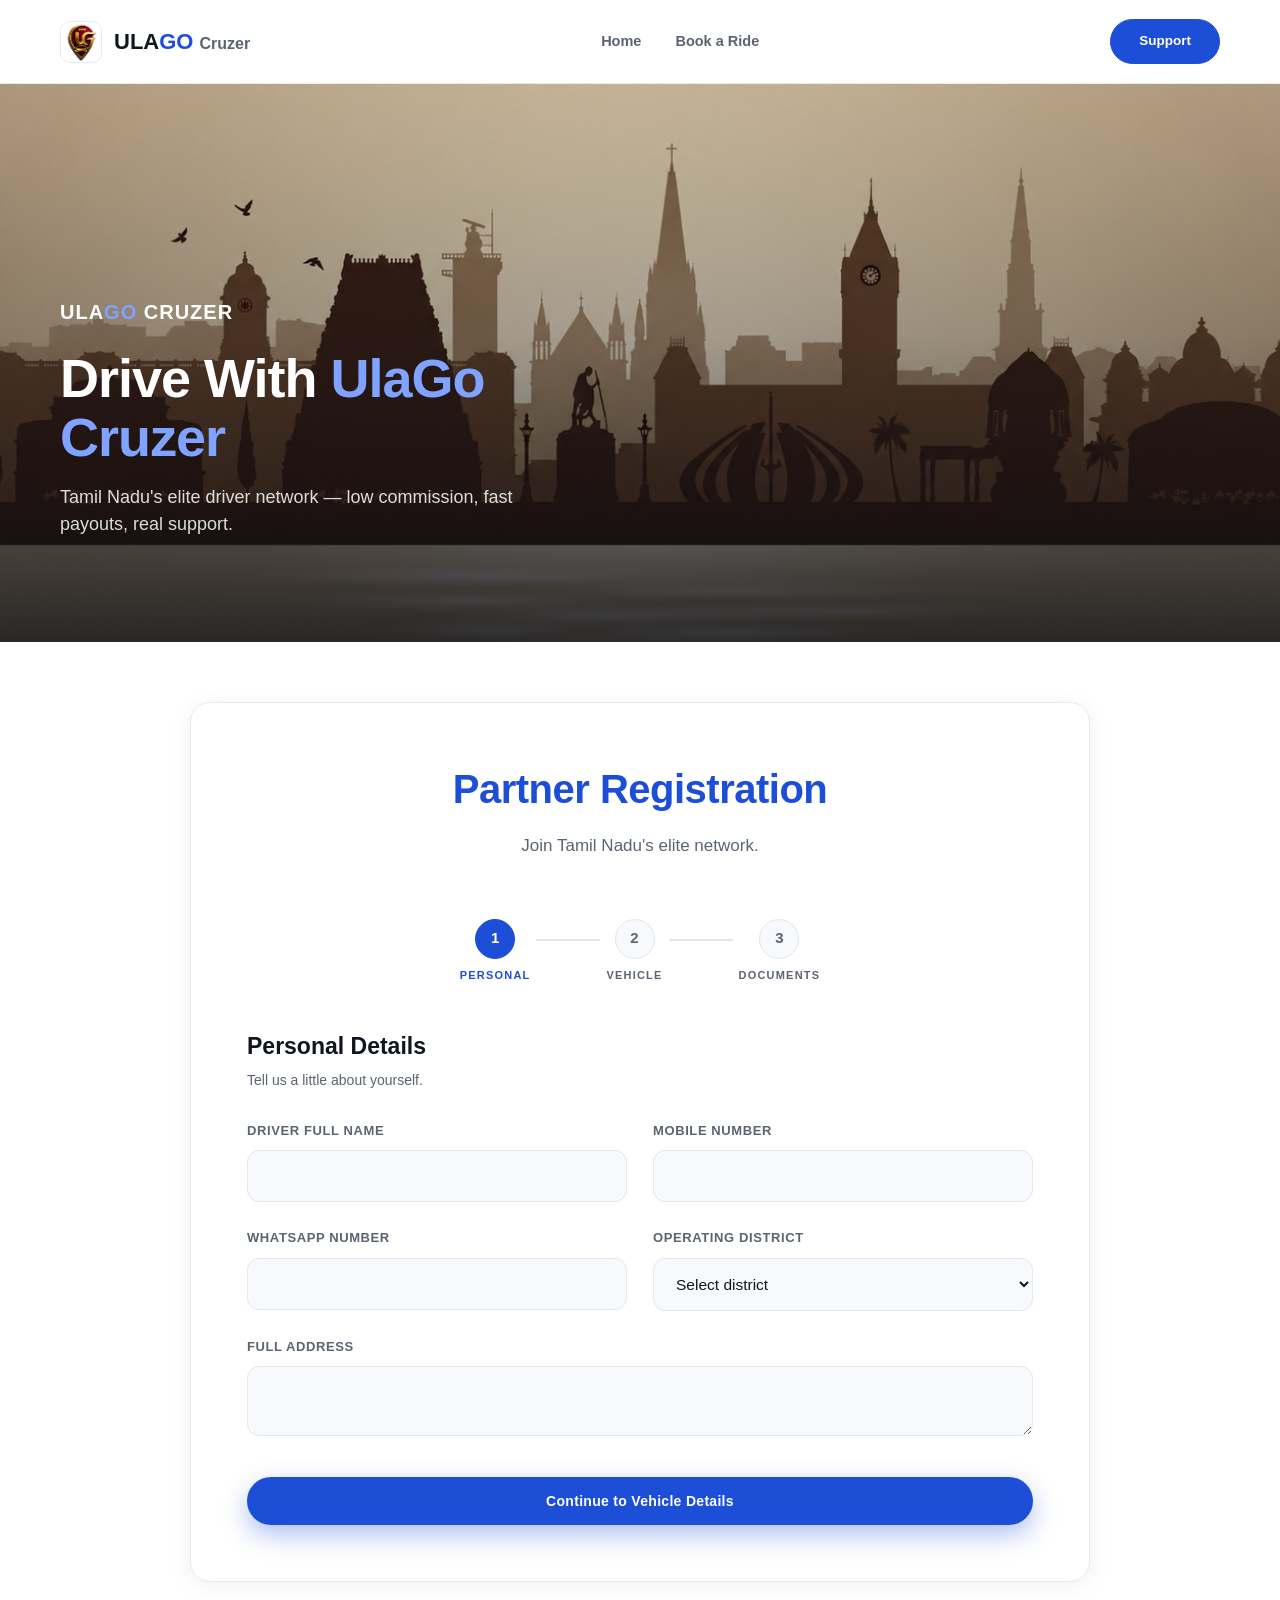
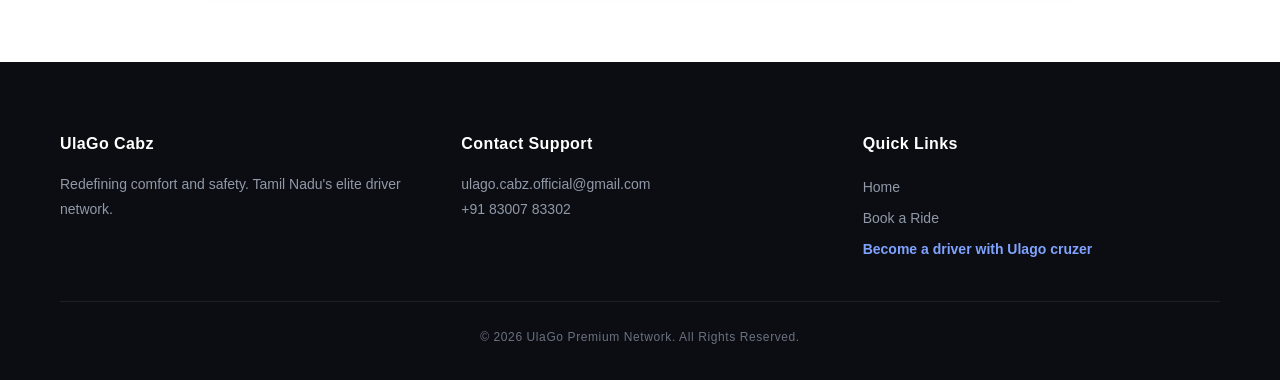
==== driver.html @ db72bf6e "Add files via upload" ====
<!DOCTYPE html>
<html lang="en">
<head>
<meta charset="UTF-8">
<meta name="viewport" content="width=device-width, initial-scale=1.0">
<meta name="description" content="Join UlaGo Cruzer, the official driver program of UlaGo Cabz. Register in minutes — low commission, weekly payouts, verified network across Tamil Nadu.">
<title>UlaGo Cabz — Driver Registration</title>
<link href="https://fonts.googleapis.com/css2?family=Inter:wght@400;600;700;800;900&display=swap" rel="stylesheet">
<link rel="stylesheet" href="css/style.css">
</head>
<body>

<header>
    <div class="brand" onclick="window.location.href='index.html'">
        <div class="brand-crest"><img src="assets/logo.png" alt="UlaGo" onerror="this.style.display='none'"></div>
        <div class="brand-text">
            <h2>ULA<span>GO</span></h2>
            <span class="brand-tag">Cruzer</span>
        </div>
    </div>
    <nav class="nav-links">
        <a href="index.html">Home</a>
        <a href="passenger.html">Book a Ride</a>
    </nav>
    <a href="tel:+918300783302" class="btn-support">Support</a>
</header>

<main style="padding: 0;">
    <!-- DRIVER HERO -->
    <section class="hero-slider" style="height: 62vh; min-height: 480px;">
        <div class="slide" style="background-image:url('assets/slide4.png'); opacity:1; animation:none;"></div>
        <div class="slider-overlay"></div>
        <div class="hero-content">
            <div class="hero-brand">
                <span class="hero-brand-mark">ULA<b>GO</b> CRUZER</span>
            </div>
            <h1 style="font-size: clamp(34px, 6vw, 54px);">Drive With <span>UlaGo Cruzer</span></h1>
            <p>Tamil Nadu's elite driver network — low commission, fast payouts, real support.</p>
        </div>
    </section>

    <div class="container" style="padding-top: 60px;">
    <div class="form-wrapper">
        <div class="form-panel active" id="formCard">
            <h2 class="section-title" style="color:var(--ruby); border:none;">Partner Registration</h2>
            <p class="section-subtitle">Join Tamil Nadu's elite network.</p>

            <div class="step-indicator" id="stepIndicator">
                <div class="step-node active" data-step="1">
                    <div class="step-circle">1</div>
                    <div class="step-label">Personal</div>
                </div>
                <div class="step-connector" id="conn1"></div>
                <div class="step-node" data-step="2">
                    <div class="step-circle">2</div>
                    <div class="step-label">Vehicle</div>
                </div>
                <div class="step-connector" id="conn2"></div>
                <div class="step-node" data-step="3">
                    <div class="step-circle">3</div>
                    <div class="step-label">Documents</div>
                </div>
            </div>

            <form id="driverForm" novalidate>
                <!-- STEP 1 — PERSONAL DETAILS -->
                <div class="form-step active" data-step="1">
                    <h3 class="step-title">Personal Details</h3>
                    <p class="step-subtitle">Tell us a little about yourself.</p>
                    <div class="form-grid">
                        <div class="field"><label>Driver Full Name</label><input type="text" name="Driver_Name" required></div>
                        <div class="field"><label>Mobile Number</label><input type="tel" name="Phone" maxlength="10" required><div class="error-text" id="err_phone">Valid 10-digit number required.</div></div>
                        <div class="field"><label>WhatsApp Number</label><input type="tel" name="WhatsApp_Number" maxlength="10" required></div>
                        <div class="field"><label>Operating District</label>
                            <select name="Operating_City" required><option value="">Select district</option><option>Chennai</option><option>Coimbatore</option><option>Madurai</option><option>Trichy</option><option>Salem</option><option>Other</option></select>
                        </div>
                        <div class="field full-width"><label>Full Address</label><textarea name="Address" rows="2" required></textarea></div>
                    </div>
                    <div class="step-nav">
                        <button type="button" class="btn-grand step-next" data-next="2" style="flex:1;">Continue to Vehicle Details</button>
                    </div>
                </div>

                <!-- STEP 2 — VEHICLE DETAILS -->
                <div class="form-step" data-step="2">
                    <h3 class="step-title">Vehicle &amp; License Details</h3>
                    <p class="step-subtitle">Your vehicle and identification numbers.</p>
                    <div class="form-grid">
                        <div class="field"><label>Vehicle Model Year</label><input type="text" name="Vehicle_Model_Year" maxlength="4" required></div>
                        <div class="field"><label>Vehicle Reg. Number</label><input type="text" name="Vehicle_Registration_Number" required></div>
                        <div class="field"><label>Aadhaar Card Number</label><input type="text" name="Aadhaar_Number" maxlength="12" required><div class="error-text" id="err_aadhar">Valid 12-digit Aadhaar required.</div></div>
                        <div class="field"><label>Driving License</label><input type="text" name="License_Number" required></div>
                    </div>
                    <div class="step-nav">
                        <button type="button" class="btn-outline step-back" data-back="1">Back</button>
                        <button type="button" class="btn-grand step-next" data-next="3">Continue to Documents</button>
                    </div>
                </div>

                <!-- STEP 3 — DOCUMENT UPLOAD -->
                <div class="form-step" data-step="3">
                    <h3 class="step-title">Document Upload</h3>
                    <p class="step-subtitle">Secure upload — clear photos or PDFs only.</p>
                    <div class="form-grid">
                        <div class="field"><label>Aadhaar (Front)</label><div class="upload-wrapper"><div class="upload-box"><input type="file" name="file_aadhaar_front" class="docfile" accept="image/*,application/pdf" required><div class="upload-icon">🪪</div><div class="hint">Tap to Upload</div></div><div class="preview-bar"><span class="preview-name"></span><span>✅</span></div></div></div>
                        <div class="field"><label>Aadhaar (Back)</label><div class="upload-wrapper"><div class="upload-box"><input type="file" name="file_aadhaar_back" class="docfile" accept="image/*,application/pdf" required><div class="upload-icon">🪪</div><div class="hint">Tap to Upload</div></div><div class="preview-bar"><span class="preview-name"></span><span>✅</span></div></div></div>
                        <div class="field"><label>License (Front)</label><div class="upload-wrapper"><div class="upload-box"><input type="file" name="file_license_front" class="docfile" accept="image/*,application/pdf" required><div class="upload-icon">🚗</div><div class="hint">Tap to Upload</div></div><div class="preview-bar"><span class="preview-name"></span><span>✅</span></div></div></div>
                        <div class="field"><label>License (Back)</label><div class="upload-wrapper"><div class="upload-box"><input type="file" name="file_license_back" class="docfile" accept="image/*,application/pdf" required><div class="upload-icon">🚗</div><div class="hint">Tap to Upload</div></div><div class="preview-bar"><span class="preview-name"></span><span>✅</span></div></div></div>
                        <div class="field"><label>RC Book</label><div class="upload-wrapper"><div class="upload-box"><input type="file" name="file_vehicle_rc" class="docfile" accept="image/*,application/pdf" required><div class="upload-icon">📋</div><div class="hint">Tap to Upload</div></div><div class="preview-bar"><span class="preview-name"></span><span>✅</span></div></div></div>
                        <div class="field"><label>Insurance</label><div class="upload-wrapper"><div class="upload-box"><input type="file" name="file_insurance" class="docfile" accept="image/*,application/pdf" required><div class="upload-icon">🛡️</div><div class="hint">Tap to Upload</div></div><div class="preview-bar"><span class="preview-name"></span><span>✅</span></div></div></div>
                        <div class="field full-width"><label>Car Front View Photo</label><div class="upload-wrapper"><div class="upload-box"><input type="file" name="file_car_front" class="docfile" accept="image/*" required><div class="upload-icon">📸</div><div class="hint">Tap to Upload</div></div><div class="preview-bar"><span class="preview-name"></span><span>✅</span></div></div></div>
                    </div>

                    <div class="progress-wrap" id="progressWrap">
                        <div class="progress-label"><span id="progressText">Preparing...</span><span id="progressPercent">0%</span></div>
                        <div class="progress-track"><div class="progress-fill" id="progressFill"></div></div>
                    </div>

                    <div class="step-nav">
                        <button type="button" class="btn-outline step-back" data-back="2">Back</button>
                        <button type="submit" class="btn-grand" id="submitBtn">Submit Application</button>
                    </div>
                </div>
            </form>
        </div>

        <div class="form-panel" id="view-thanks" style="text-align:center; padding: 60px 40px;">
            <div style="font-size: 70px; margin-bottom: 20px;">🎉</div>
            <h2 style="color: #fff; margin-bottom: 10px;">Application Received!</h2>
            <p style="color: var(--text-muted); margin-bottom: 30px;">Your documents are being verified securely.</p>
            <button onclick="window.location.href='index.html'" class="btn-support" style="padding: 12px 30px;">Back to Home</button>
        </div>
    </div>
    </div>
</main>

<footer>
    <div class="footer-grid">
        <div class="foot-col">
            <h3>UlaGo Cabz</h3>
            <p>Redefining comfort and safety. Tamil Nadu's elite driver network.</p>
        </div>
        <div class="foot-col">
            <h3>Contact Support</h3>
            <p>ulago.cabz.official@gmail.com</p>
            <p>+91 83007 83302</p>
        </div>
        <div class="foot-col">
            <h3>Quick Links</h3>
            <a href="index.html">Home</a>
            <a href="passenger.html">Book a Ride</a>
            <a href="driver.html" class="driver-link">Become a driver with Ulago cruzer</a>
        </div>
    </div>
    <div class="copyright">&copy; 2026 UlaGo Premium Network. All Rights Reserved.</div>
</footer>

<script>
/* Step wizard navigation — UI only, does not touch submission logic in driver.js */
(function(){
    const steps = Array.from(document.querySelectorAll('.form-step'));
    const nodes = Array.from(document.querySelectorAll('.step-node'));
    const connectors = [document.getElementById('conn1'), document.getElementById('conn2')];

    function showStep(n){
        steps.forEach(s => s.classList.toggle('active', Number(s.dataset.step) === n));
        nodes.forEach(node => {
            const ns = Number(node.dataset.step);
            node.classList.toggle('active', ns === n);
            node.classList.toggle('done', ns < n);
        });
        connectors.forEach((c, i) => c.classList.toggle('done', (i + 1) < n));
        document.getElementById('formCard').scrollIntoView({behavior:'smooth', block:'start'});
    }

    function validateStep(stepEl){
        const fields = stepEl.querySelectorAll('input[required], select[required], textarea[required]');
        for (const f of fields){
            if (!f.checkValidity()){ f.reportValidity(); return false; }
        }
        return true;
    }

    document.querySelectorAll('.step-next').forEach(btn => {
        btn.addEventListener('click', function(){
            const currentStep = this.closest('.form-step');
            if (!validateStep(currentStep)) return;
            showStep(Number(this.dataset.next));
        });
    });
    document.querySelectorAll('.step-back').forEach(btn => {
        btn.addEventListener('click', function(){
            showStep(Number(this.dataset.back));
        });
    });
})();
</script>
<script src="js/driver.js"></script>
</body>
</html>
---- css/style.css ----
:root {
    /* Clean White Theme — Blue Accent, normal & professional (RedTaxi-style) */
    --bg-dark: #FFFFFF;              /* now the page background (kept var name for compatibility) */
    --surface: #F4F6F9;              /* light card/section background */
    --panel-bg: #FFFFFF;             /* form/card panels */
    --ruby: #1D4ED8;                 /* primary brand blue — used everywhere as single accent */
    --ruby-hover: #1640B0;
    --burgundy: #16244A;             /* unused legacy var, kept for compatibility */
    --emerald: #1D4ED8;              /* action color = same brand blue for consistency */
    --emerald-hover: #1640B0;
    --platinum: #6B7280;             /* neutral grey for secondary highlights */
    --text-main: #10151F;
    --text-muted: #5B6472;
    --border-light: rgba(29, 78, 216, 0.14);
    --border-focus: rgba(29, 78, 216, 0.55);
    --success: #16A34A;
    --error: #DC2626;
    --radius-lg: 20px;
    --radius-md: 12px;
    --font-display: 'Inter', -apple-system, sans-serif;

    /* Header Sizing */
    --header-height: 84px;
}

* { box-sizing: border-box; margin: 0; padding: 0; font-family: -apple-system, BlinkMacSystemFont, 'Segoe UI', Roboto, Helvetica, Arial, sans-serif; }
html { scroll-behavior: smooth; }
body { background: var(--bg-dark); color: var(--text-main); line-height: 1.5; -webkit-font-smoothing: antialiased; display: flex; flex-direction: column; min-height: 100vh; }
a { text-decoration: none; color: inherit; transition: 0.2s ease; }

/* ── NORMAL HEADER (clean, white, no gimmicks) ── */
header {
    position: fixed; top: 0; width: 100%; z-index: 1000;
    height: var(--header-height);
    background: #FFFFFF;
    border-bottom: 1px solid #E7EAEF;
    padding: 0 60px; display: flex; justify-content: space-between; align-items: center;
}
.brand { display: flex; align-items: center; gap: 12px; cursor: pointer; }
.brand-crest {
    width: 42px; height: 42px; border-radius: 10px; padding: 0;
    border: 1px solid #E7EAEF; display: flex; align-items: center; justify-content: center; overflow: hidden;
}
.brand img { width: 100%; height: 100%; object-fit: cover; }
.brand-text { display: flex; align-items: baseline; gap: 6px; line-height: 1; }
.brand h2 { font-size: 22px; font-weight: 800; letter-spacing: 0px; color: var(--text-main); }
.brand h2 span { color: var(--ruby); }
.brand-tag { font-size: 16px; font-weight: 700; color: var(--text-muted); }

.nav-links { display: flex; gap: 34px; align-items: center; }
.nav-item { position: relative; }
.nav-links a { font-size: 14.5px; font-weight: 600; color: var(--text-muted); padding: 10px 0; position: relative; }
.nav-links a:hover { color: var(--ruby); }

/* Dropdown Navigation on Hover */
.dropdown-menu {
    position: absolute; top: 100%; left: 0;
    background: #FFFFFF;
    border: 1px solid #E7EAEF; border-radius: var(--radius-md);
    padding: 10px 0; min-width: 210px;
    opacity: 0; visibility: hidden; transform: translateY(8px); transition: 0.25s ease;
    box-shadow: 0 12px 30px rgba(16,21,31,0.12);
}
.nav-item:hover .dropdown-menu { opacity: 1; visibility: visible; transform: translateY(0); }
.dropdown-menu a { display: block; padding: 11px 22px; font-size: 14px; font-weight: 600; color: var(--text-main); }
.dropdown-menu a:hover { background: #F4F6F9; color: var(--ruby); }

.btn-support {
    background: var(--ruby); border: 1.5px solid var(--ruby); color: #FFFFFF;
    padding: 11px 28px; border-radius: 100px; font-weight: 700; font-size: 13.5px;
}
.btn-support:hover { background: var(--ruby-hover); border-color: var(--ruby-hover); }

@media(max-width: 1024px) { header { padding: 0 30px; } .nav-links { gap: 20px; } }
@media(max-width: 850px) { .nav-links { display: none; } header { height: 70px; padding: 0 20px; } .brand h2 { font-size: 18px; } .brand-crest { width: 36px; height: 36px; } }

/* ── HERO SLIDER — photo with left-aligned brand overlay ── */
.hero-slider { position: relative; width: 100%; height: 78vh; min-height: 560px; overflow: hidden; display: flex; align-items: flex-end; text-align: left; margin-top: var(--header-height); }
.slide { position: absolute; inset: 0; background-size: cover; background-position: center; background-repeat: no-repeat; opacity: 0; animation: fadeSlide 18s infinite; }
.slide:nth-child(1) { background-image: url('../assets/slide1.png'); animation-delay: 0s; }
.slide:nth-child(2) { background-image: url('../assets/slide2.png'); animation-delay: 6s; }
.slide:nth-child(3) { background-image: url('../assets/slide3.png'); animation-delay: 12s; }
@keyframes fadeSlide { 0%, 20% { opacity: 1; transform: scale(1); } 30%, 90% { opacity: 0; transform: scale(1.03); } 100% { opacity: 0; } }

.slider-overlay { position: absolute; inset: 0; background: linear-gradient(0deg, rgba(6,8,14,0.82) 0%, rgba(6,8,14,0.35) 55%, rgba(6,8,14,0.15) 100%); z-index: 1; }
.hero-content { position: relative; z-index: 2; padding: 0 60px 70px; max-width: 720px; animation: fadeInUp 1s ease forwards; }
.hero-brand { display: flex; align-items: center; gap: 8px; margin-bottom: 22px; }
.hero-brand-mark { font-size: 20px; font-weight: 800; letter-spacing: 1px; color: #FFFFFF; text-transform: uppercase; }
.hero-brand-mark b { color: #7FA3FF; }
.hero-content h1 { font-size: clamp(38px, 6vw, 62px); font-weight: 800; letter-spacing: -1px; line-height: 1.08; margin-bottom: 18px; color: #FFFFFF; }
.hero-content h1 span { color: #7FA3FF; }
.hero-content p { font-size: 18px; color: rgba(255,255,255,0.85); margin-bottom: 34px; font-weight: 500; max-width: 520px; }
.hero-actions { display: flex; align-items: center; gap: 26px; flex-wrap: wrap; }
.hero-subtext { display: inline-flex; align-items: center; gap: 6px; font-size: 14.5px; font-weight: 700; color: #FFFFFF; }
.hero-subtext:hover { color: #7FA3FF; }

@media(max-width: 700px) { .hero-content { padding: 0 24px 50px; } }

.btn-grand {
    background: var(--emerald); color: #FFFFFF;
    padding: 18px 44px; border-radius: 100px; font-size: 15.5px; font-weight: 800;
    letter-spacing: 0.3px; border: none; cursor: pointer;
    box-shadow: 0 10px 26px rgba(29,78,216,0.35); transition: 0.25s ease; display: inline-block;
}
.btn-grand:hover { background: var(--emerald-hover); transform: translateY(-2px); box-shadow: 0 14px 30px rgba(29,78,216,0.45); }

/* ── SECTIONS / CARDS (light) ── */
.container { max-width: 1200px; margin: 0 auto; padding: 120px 20px 80px; }
.section-title { text-align: center; font-size: 40px; font-weight: 800; margin-bottom: 14px; letter-spacing: -0.5px; color: var(--text-main); }
.section-subtitle { text-align: center; color: var(--text-muted); margin-bottom: 60px; font-size: 17px; }

.grid-cards { display: grid; grid-template-columns: repeat(auto-fit, minmax(320px, 1fr)); gap: 30px; }
.glass-card {
    background: #FFFFFF;
    border: 1px solid #E7EAEF; border-radius: var(--radius-lg);
    padding: 44px 36px; text-align: center; transition: 0.3s ease; position: relative; overflow: hidden;
    box-shadow: 0 2px 10px rgba(16,21,31,0.04);
}
.glass-card:hover { transform: translateY(-6px); border-color: var(--ruby); box-shadow: 0 20px 40px rgba(16,21,31,0.1); }
.glass-icon {
    width: 62px; height: 62px; margin: 0 auto 22px; border-radius: 50%;
    background: #EEF3FF; border: 1px solid var(--border-light); display: flex; align-items: center; justify-content: center;
    font-size: 22px; font-weight: 800; color: var(--ruby); letter-spacing: 1px;
}
.glass-card h3 { font-size: 22px; font-weight: 800; margin-bottom: 12px; color: var(--text-main); }
.glass-card p { color: var(--text-muted); font-size: 15px; line-height: 1.7; }

/* ── FORMS UI ── */
.form-wrapper { max-width: 900px; margin: 0 auto; width: 100%; }
.form-panel { background: #FFFFFF; border: 1px solid #E7EAEF; border-radius: var(--radius-lg); padding: 56px; display: none; animation: fadeInUp 0.5s ease; box-shadow: 0 4px 24px rgba(16,21,31,0.06); }
.form-panel.active { display: block; }
@keyframes fadeInUp { from { opacity: 0; transform: translateY(24px); } to { opacity: 1; transform: translateY(0); } }

.form-grid { display: grid; grid-template-columns: 1fr 1fr; gap: 26px; }
.full-width { grid-column: span 2; }
@media(max-width: 768px) { .form-grid { grid-template-columns: 1fr; } .full-width { grid-column: span 1; } .form-panel { padding: 28px; } }

label { display: block; font-size: 13px; font-weight: 700; color: var(--text-muted); text-transform: uppercase; letter-spacing: 0.6px; margin-bottom: 10px; }
input, select, textarea {
    width: 100%; padding: 16px 18px; background: #F7F9FC; border: 1.5px solid #E2E6ED;
    border-radius: var(--radius-md); color: var(--text-main); font-size: 15.5px; outline: none; transition: 0.2s;
}
input:focus, select:focus, textarea:focus { border-color: var(--border-focus); background: #FFFFFF; box-shadow: 0 0 0 4px rgba(29,78,216,0.1); }
input::placeholder, textarea::placeholder { color: #9AA2AF; }

.time-picker { display: flex; gap: 12px; }
.time-picker select { flex: 1; padding: 16px; }

.error-text { color: var(--error); font-size: 13px; margin-top: 8px; display: none; font-weight: 600; }

/* ── STEP WIZARD (Driver Registration) ── */
.step-indicator { display: flex; align-items: center; justify-content: center; margin-bottom: 46px; gap: 0; }
.step-node { display: flex; flex-direction: column; align-items: center; gap: 8px; position: relative; }
.step-circle {
    width: 40px; height: 40px; border-radius: 50%; display: flex; align-items: center; justify-content: center;
    font-weight: 800; font-size: 15px;
    border: 1.5px solid #E2E6ED; color: var(--text-muted); background: #F7F9FC;
    transition: 0.3s ease;
}
.step-node.active .step-circle { border-color: var(--ruby); color: #FFFFFF; background: var(--ruby); }
.step-node.done .step-circle { border-color: var(--ruby); color: var(--ruby); background: #EEF3FF; }
.step-label { font-size: 11px; text-transform: uppercase; letter-spacing: 1.2px; color: var(--text-muted); font-weight: 700; white-space: nowrap; }
.step-node.active .step-label { color: var(--ruby); }
.step-connector { width: 64px; height: 1.5px; background: #E2E6ED; margin: 0 6px; margin-bottom: 22px; transition: 0.3s ease; }
.step-connector.done { background: var(--ruby); }
@media(max-width: 600px) { .step-connector { width: 28px; } .step-label { display: none; } }

.form-step { display: none; animation: fadeInUp 0.4s ease; }
.form-step.active { display: block; }
.step-title { font-size: 23px; font-weight: 800; margin-bottom: 6px; color: var(--text-main); }
.step-subtitle { color: var(--text-muted); font-size: 14px; margin-bottom: 30px; }

.step-nav { display: flex; gap: 14px; margin-top: 34px; }
.btn-outline {
    flex: 1; background: transparent; border: 1.5px solid #E2E6ED; color: var(--text-main);
    padding: 16px; border-radius: 100px; font-size: 14px; font-weight: 700;
    cursor: pointer; transition: 0.2s ease;
}
.btn-outline:hover { border-color: var(--ruby); color: var(--ruby); }
.step-nav .btn-grand, .step-nav .btn-outline { width: auto; flex: 1; padding: 16px; font-size: 14px; }

/* UPLOAD BOXES (DRIVER) */
.upload-wrapper { position: relative; }
.upload-box {
    border: 1.5px dashed #D6DBE3; border-radius: var(--radius-md); padding: 30px 18px;
    text-align: center; cursor: pointer; background: #F7F9FC; transition: 0.2s;
}
.upload-box:hover { border-color: var(--ruby); background: #EEF3FF; }
.upload-box input[type="file"] { position: absolute; inset: 0; opacity: 0; cursor: pointer; width: 100%; height: 100%; z-index: 2; }
.upload-icon { font-size: 30px; margin-bottom: 10px; opacity: 0.9; }
.upload-box .hint { font-size: 12px; color: var(--text-muted); font-weight: 700; text-transform: uppercase; letter-spacing: 0.8px; }
.preview-bar { display: none; align-items: center; justify-content: space-between; background: #ECFDF3; border: 1.5px solid #B7EBC6; border-radius: var(--radius-md); padding: 13px 16px; margin-top: 10px; }
.preview-bar.active { display: flex; }
.preview-name { font-size: 13px; color: var(--success); max-width: 80%; overflow: hidden; white-space: nowrap; text-overflow: ellipsis; font-weight: 700; }

/* PROGRESS */
.progress-wrap { display: none; margin-top: 28px; }
.progress-wrap.active { display: block; }
.progress-label { display:flex; justify-content:space-between; font-size:13px; font-weight:700; color:var(--ruby); text-transform: uppercase; letter-spacing: 0.6px; }
.progress-track { width: 100%; height: 6px; background: #E2E6ED; border-radius: 10px; overflow: hidden; margin-top: 10px; }
.progress-fill { height: 100%; width: 0%; background: var(--ruby); transition: 0.4s; border-radius: 10px; }

/* ── VIEW / PANEL SWITCHING ── */
.view-section { display: none; }
.view-section.active { display: block; }

/* ── FOOTER (kept dark for contrast — common pattern even on light sites) ── */
footer { background: #0B0D12; border-top: none; padding: 70px 60px 34px; margin-top: auto; }
.footer-grid {
    max-width: 1200px; margin: 0 auto 36px;
    display: grid; grid-template-columns: repeat(auto-fit, minmax(280px, 1fr)); gap: 44px;
}
.foot-col h3 { font-size: 16px; font-weight: 800; letter-spacing: 0.4px; margin-bottom: 16px; color: #FFFFFF; }
.foot-col p { color: #9199A8; font-size: 14px; line-height: 1.8; }
.foot-col a { display: block; color: #9199A8; font-size: 14px; padding: 5px 0; }
.foot-col a:hover { color: #7FA3FF; }
.foot-col a.driver-link { color: #7FA3FF; font-weight: 700; }
.foot-col a.driver-link:hover { color: #A6C0FF; }
.copyright {
    max-width: 1200px; margin: 0 auto; padding-top: 26px;
    border-top: 1px solid rgba(255,255,255,0.08);
    text-align: center; font-size: 12px; color: #6B7280; letter-spacing: 0.6px;
}
@media(max-width: 850px) {
    footer { padding: 50px 24px 26px; }
    .footer-grid { gap: 30px; text-align: center; }
}
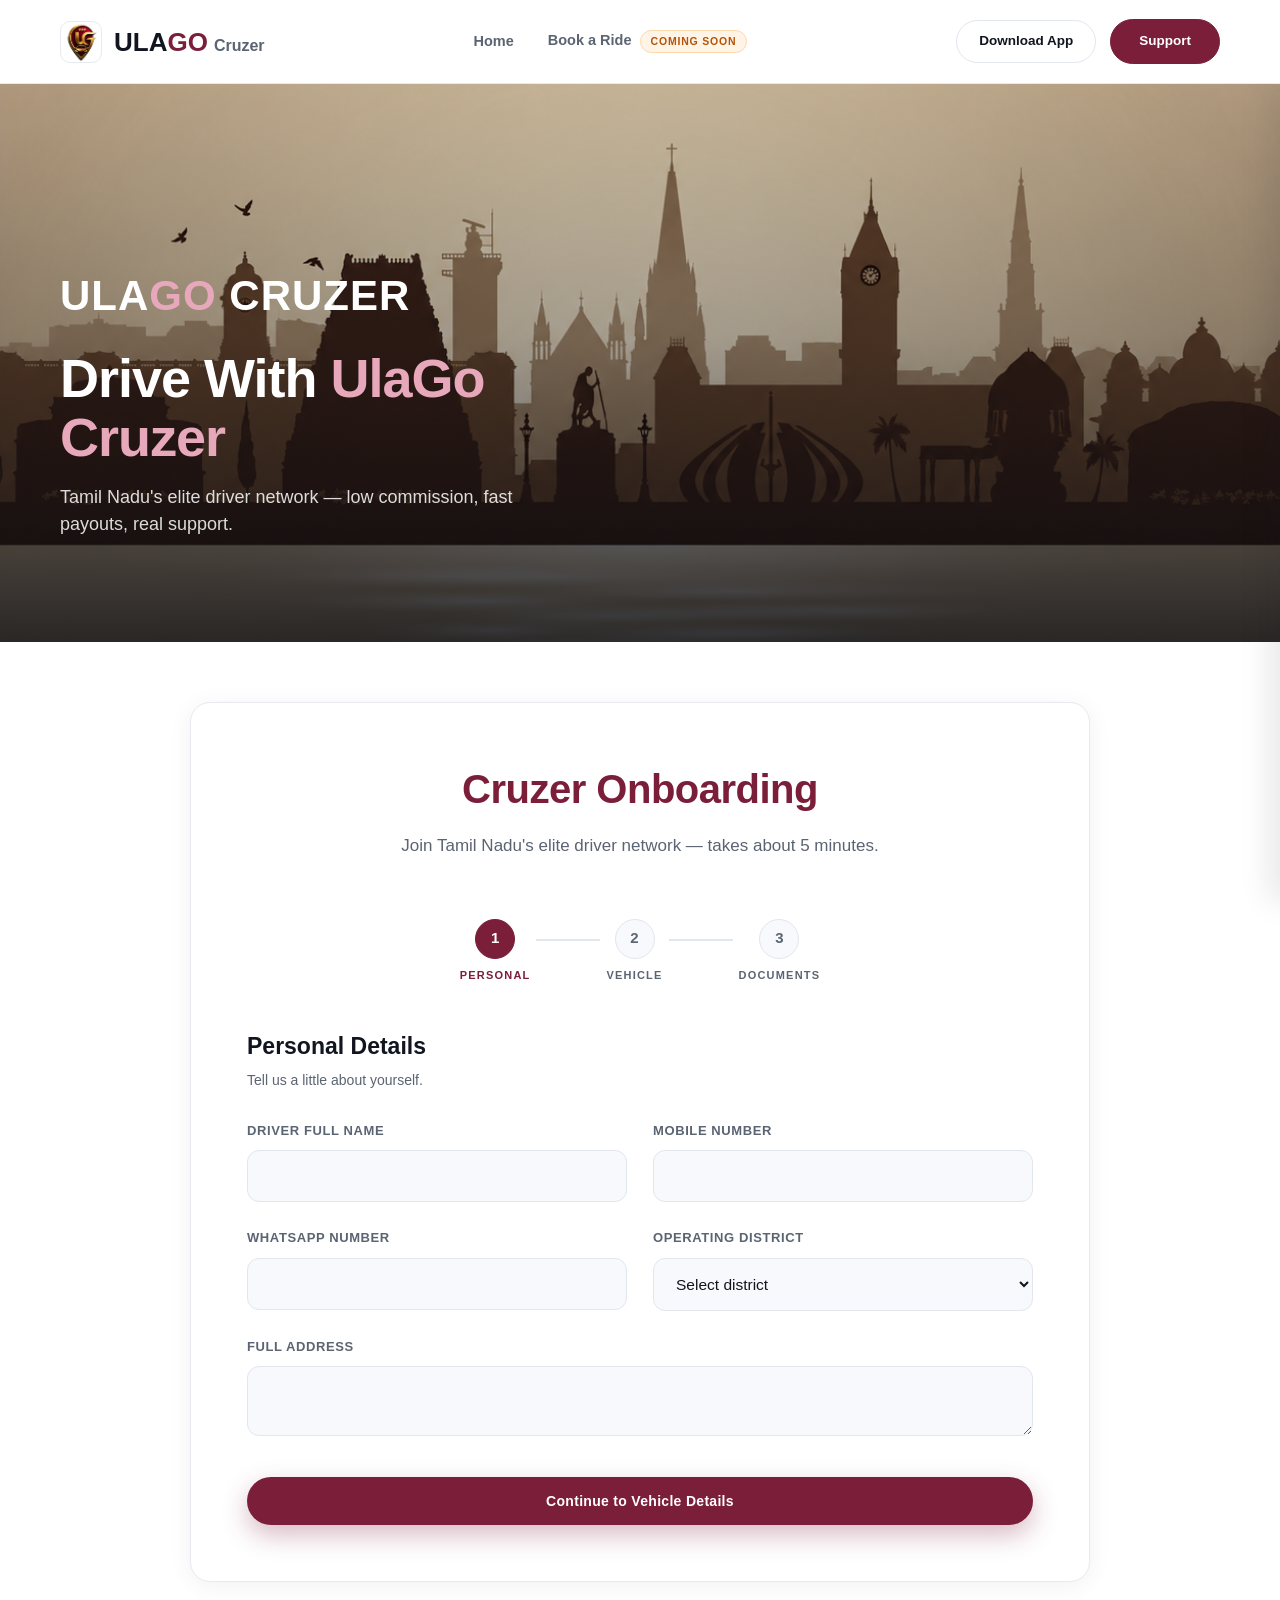
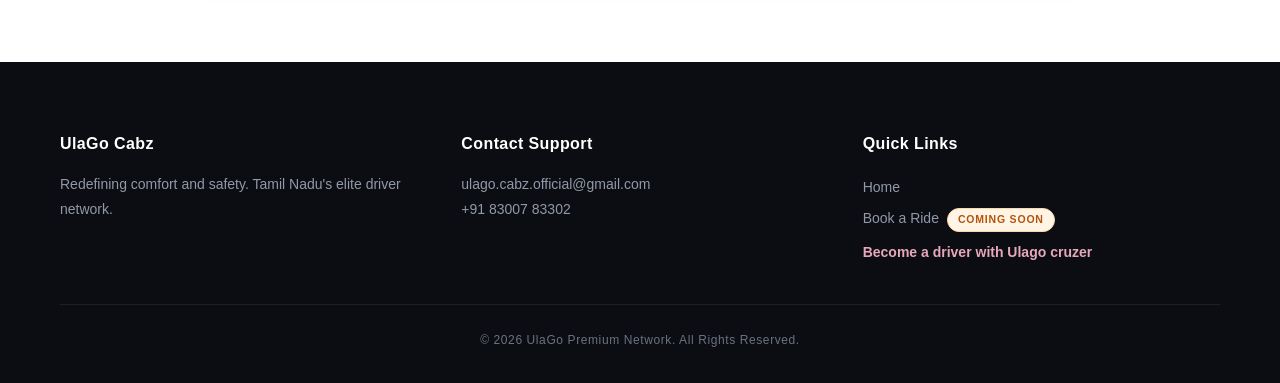
==== commit 7c793bc0: "Add files via upload" ====
--- a/driver.html
+++ b/driver.html
@@ -4,7 +4,7 @@
 <meta charset="UTF-8">
 <meta name="viewport" content="width=device-width, initial-scale=1.0">
 <meta name="description" content="Join UlaGo Cruzer, the official driver program of UlaGo Cabz. Register in minutes — low commission, weekly payouts, verified network across Tamil Nadu.">
-<title>UlaGo Cabz — Driver Registration</title>
+<title>UlaGo Cruzer — Onboarding</title>
 <link href="https://fonts.googleapis.com/css2?family=Inter:wght@400;600;700;800;900&display=swap" rel="stylesheet">
 <link rel="stylesheet" href="css/style.css">
 </head>
@@ -20,10 +20,31 @@
     </div>
     <nav class="nav-links">
         <a href="index.html">Home</a>
-        <a href="passenger.html">Book a Ride</a>
+        <a href="passenger.html" class="js-book-ride js-badge-target">Book a Ride</a>
     </nav>
+    <div class="header-right">
+        <a href="#" class="btn-app js-download-app">Download App</a>
+        <a href="tel:+918300783302" class="btn-support">Support</a>
+        <button class="menu-toggle" id="menuToggle" aria-label="Menu"><span></span><span></span><span></span></button>
+    </div>
+</header>
+
+<div class="mobile-panel" id="mobilePanel">
+    <a href="index.html">Home</a>
+    <a href="passenger.html" class="js-book-ride js-badge-target">Book a Ride</a>
+    <a href="#" class="btn-app js-download-app">Download App</a>
     <a href="tel:+918300783302" class="btn-support">Support</a>
-</header>
+</div>
+
+<!-- COMING SOON MODAL -->
+<div class="cs-overlay" id="csOverlay">
+    <div class="cs-modal">
+        <div class="cs-icon">🚀</div>
+        <h3 id="csTitle">Coming Soon</h3>
+        <p id="csText"></p>
+        <button onclick="closeComingSoon()">Got it</button>
+    </div>
+</div>
 
 <main style="padding: 0;">
     <!-- DRIVER HERO -->
@@ -42,8 +63,8 @@
     <div class="container" style="padding-top: 60px;">
     <div class="form-wrapper">
         <div class="form-panel active" id="formCard">
-            <h2 class="section-title" style="color:var(--ruby); border:none;">Partner Registration</h2>
-            <p class="section-subtitle">Join Tamil Nadu's elite network.</p>
+            <h2 class="section-title" style="color:var(--ruby); border:none;">Cruzer Onboarding</h2>
+            <p class="section-subtitle">Join Tamil Nadu's elite driver network — takes about 5 minutes.</p>
 
             <div class="step-indicator" id="stepIndicator">
                 <div class="step-node active" data-step="1">
@@ -72,7 +93,7 @@
                         <div class="field"><label>Mobile Number</label><input type="tel" name="Phone" maxlength="10" required><div class="error-text" id="err_phone">Valid 10-digit number required.</div></div>
                         <div class="field"><label>WhatsApp Number</label><input type="tel" name="WhatsApp_Number" maxlength="10" required></div>
                         <div class="field"><label>Operating District</label>
-                            <select name="Operating_City" required><option value="">Select district</option><option>Chennai</option><option>Coimbatore</option><option>Madurai</option><option>Trichy</option><option>Salem</option><option>Other</option></select>
+                            <select name="Operating_City" required><option value="">Select district</option><option>Ariyalur</option><option>Chengalpattu</option><option>Chennai</option><option>Coimbatore</option><option>Cuddalore</option><option>Dharmapuri</option><option>Dindigul</option><option>Erode</option><option>Kallakurichi</option><option>Kanchipuram</option><option>Kanyakumari</option><option>Karur</option><option>Krishnagiri</option><option>Madurai</option><option>Mayiladuthurai</option><option>Nagapattinam</option><option>Namakkal</option><option>Nilgiris</option><option>Perambalur</option><option>Pudukkottai</option><option>Ramanathapuram</option><option>Ranipet</option><option>Salem</option><option>Sivaganga</option><option>Tenkasi</option><option>Thanjavur</option><option>Theni</option><option>Thoothukudi</option><option>Tiruchirappalli</option><option>Tirunelveli</option><option>Tirupathur</option><option>Tiruppur</option><option>Tiruvallur</option><option>Tiruvannamalai</option><option>Tiruvarur</option><option>Vellore</option><option>Viluppuram</option><option>Virudhunagar</option></select>
                         </div>
                         <div class="field full-width"><label>Full Address</label><textarea name="Address" rows="2" required></textarea></div>
                     </div>
@@ -125,9 +146,10 @@
         </div>
 
         <div class="form-panel" id="view-thanks" style="text-align:center; padding: 60px 40px;">
-            <div style="font-size: 70px; margin-bottom: 20px;">🎉</div>
-            <h2 style="color: #fff; margin-bottom: 10px;">Application Received!</h2>
-            <p style="color: var(--text-muted); margin-bottom: 30px;">Your documents are being verified securely.</p>
+            <div style="font-size: 56px; margin-bottom: 20px;">✅</div>
+            <h2 style="color: var(--text-main); margin-bottom: 12px; font-size: 26px;">Thank You for Joining UlaGo Cruzer Onboarding</h2>
+            <p style="color: var(--text-muted); margin-bottom: 8px; max-width: 480px; margin-left:auto; margin-right:auto;">Your application and documents have been received securely.</p>
+            <p style="color: var(--text-muted); margin-bottom: 30px; max-width: 480px; margin-left:auto; margin-right:auto;">Our team will verify your documents within <strong style="color:var(--text-main);">3 working days</strong>. Once verified, the UlaGo team will contact you directly to complete your onboarding.</p>
             <button onclick="window.location.href='index.html'" class="btn-support" style="padding: 12px 30px;">Back to Home</button>
         </div>
     </div>
@@ -148,13 +170,15 @@
         <div class="foot-col">
             <h3>Quick Links</h3>
             <a href="index.html">Home</a>
-            <a href="passenger.html">Book a Ride</a>
+            <a href="passenger.html" class="js-book-ride js-badge-target">Book a Ride</a>
             <a href="driver.html" class="driver-link">Become a driver with Ulago cruzer</a>
         </div>
     </div>
     <div class="copyright">&copy; 2026 UlaGo Premium Network. All Rights Reserved.</div>
 </footer>
 
+<script src="js/config.js"></script>
+<script src="js/site.js"></script>
 <script>
 /* Step wizard navigation — UI only, does not touch submission logic in driver.js */
 (function(){
--- a/css/style.css
+++ b/css/style.css
@@ -3,16 +3,16 @@
     --bg-dark: #FFFFFF;              /* now the page background (kept var name for compatibility) */
     --surface: #F4F6F9;              /* light card/section background */
     --panel-bg: #FFFFFF;             /* form/card panels */
-    --ruby: #1D4ED8;                 /* primary brand blue — used everywhere as single accent */
-    --ruby-hover: #1640B0;
+    --ruby: #7B1E3A;                 /* primary brand blue — used everywhere as single accent */
+    --ruby-hover: #9C2C4E;
     --burgundy: #16244A;             /* unused legacy var, kept for compatibility */
-    --emerald: #1D4ED8;              /* action color = same brand blue for consistency */
-    --emerald-hover: #1640B0;
+    --emerald: #7B1E3A;              /* action color = same brand blue for consistency */
+    --emerald-hover: #9C2C4E;
     --platinum: #6B7280;             /* neutral grey for secondary highlights */
     --text-main: #10151F;
     --text-muted: #5B6472;
-    --border-light: rgba(29, 78, 216, 0.14);
-    --border-focus: rgba(29, 78, 216, 0.55);
+    --border-light: rgba(123, 30, 58, 0.14);
+    --border-focus: rgba(123, 30, 58, 0.55);
     --success: #16A34A;
     --error: #DC2626;
     --radius-lg: 20px;
@@ -43,7 +43,7 @@
 }
 .brand img { width: 100%; height: 100%; object-fit: cover; }
 .brand-text { display: flex; align-items: baseline; gap: 6px; line-height: 1; }
-.brand h2 { font-size: 22px; font-weight: 800; letter-spacing: 0px; color: var(--text-main); }
+.brand h2 { font-size: 26px; font-weight: 900; letter-spacing: 0px; color: var(--text-main); }
 .brand h2 span { color: var(--ruby); }
 .brand-tag { font-size: 16px; font-weight: 700; color: var(--text-muted); }
 
@@ -65,11 +65,62 @@
 .dropdown-menu a { display: block; padding: 11px 22px; font-size: 14px; font-weight: 600; color: var(--text-main); }
 .dropdown-menu a:hover { background: #F4F6F9; color: var(--ruby); }
 
+.header-right { display: flex; align-items: center; gap: 14px; }
+
 .btn-support {
     background: var(--ruby); border: 1.5px solid var(--ruby); color: #FFFFFF;
     padding: 11px 28px; border-radius: 100px; font-weight: 700; font-size: 13.5px;
 }
 .btn-support:hover { background: var(--ruby-hover); border-color: var(--ruby-hover); }
+
+.btn-app {
+    display: inline-flex; align-items: center; gap: 8px;
+    background: #FFFFFF; border: 1.5px solid #E2E6ED; color: var(--text-main);
+    padding: 10px 22px; border-radius: 100px; font-weight: 700; font-size: 13.5px; cursor: pointer;
+}
+.btn-app:hover { border-color: var(--ruby); color: var(--ruby); }
+
+/* ── MOBILE APP BAR (hamburger, right side) ── */
+.menu-toggle {
+    display: none; flex-direction: column; justify-content: center; gap: 5px;
+    width: 42px; height: 42px; border-radius: 10px; border: 1px solid #E2E6ED; background: #FFFFFF; cursor: pointer;
+}
+.menu-toggle span { display: block; width: 18px; height: 2px; background: var(--text-main); margin: 0 auto; transition: 0.25s ease; }
+.menu-toggle.open span:nth-child(1) { transform: translateY(7px) rotate(45deg); }
+.menu-toggle.open span:nth-child(2) { opacity: 0; }
+.menu-toggle.open span:nth-child(3) { transform: translateY(-7px) rotate(-45deg); }
+
+.mobile-panel {
+    position: fixed; top: var(--header-height); right: 0; width: 280px; max-width: 82vw; height: calc(100vh - var(--header-height));
+    background: #FFFFFF; border-left: 1px solid #E7EAEF; box-shadow: -10px 0 30px rgba(16,21,31,0.1);
+    transform: translateX(100%); transition: transform 0.3s ease; z-index: 999;
+    padding: 26px 24px; display: flex; flex-direction: column; gap: 4px;
+}
+.mobile-panel.open { transform: translateX(0); }
+.mobile-panel a { padding: 14px 6px; font-size: 15px; font-weight: 700; color: var(--text-main); border-bottom: 1px solid #F0F1F4; }
+.mobile-panel a:active { color: var(--ruby); }
+.mobile-panel .btn-support, .mobile-panel .btn-app { margin-top: 16px; text-align: center; justify-content: center; }
+
+@media(max-width: 850px) { .menu-toggle { display: flex; } .header-right .btn-support, .header-right .btn-app { display: none; } }
+
+/* ── COMING SOON MODAL ── */
+.cs-badge {
+    display: inline-block; font-size: 10.5px; font-weight: 800; letter-spacing: 0.8px; text-transform: uppercase;
+    background: #FFF4E5; color: #B45309; border: 1px solid #FCD9A8; border-radius: 100px; padding: 3px 10px; margin-left: 8px;
+}
+.cs-overlay {
+    display: none; position: fixed; inset: 0; background: rgba(10,12,18,0.55); z-index: 2000;
+    align-items: center; justify-content: center; padding: 20px;
+}
+.cs-overlay.open { display: flex; }
+.cs-modal {
+    background: #FFFFFF; border-radius: var(--radius-lg); padding: 40px; max-width: 380px; width: 100%;
+    text-align: center; box-shadow: 0 30px 70px rgba(0,0,0,0.3);
+}
+.cs-modal .cs-icon { font-size: 40px; margin-bottom: 14px; }
+.cs-modal h3 { font-size: 20px; font-weight: 800; margin-bottom: 10px; color: var(--text-main); }
+.cs-modal p { color: var(--text-muted); font-size: 14.5px; line-height: 1.6; margin-bottom: 24px; }
+.cs-modal button { background: var(--ruby); color: #FFF; border: none; padding: 13px 30px; border-radius: 100px; font-weight: 700; font-size: 14px; cursor: pointer; }
 
 @media(max-width: 1024px) { header { padding: 0 30px; } .nav-links { gap: 20px; } }
 @media(max-width: 850px) { .nav-links { display: none; } header { height: 70px; padding: 0 20px; } .brand h2 { font-size: 18px; } .brand-crest { width: 36px; height: 36px; } }
@@ -85,14 +136,14 @@
 .slider-overlay { position: absolute; inset: 0; background: linear-gradient(0deg, rgba(6,8,14,0.82) 0%, rgba(6,8,14,0.35) 55%, rgba(6,8,14,0.15) 100%); z-index: 1; }
 .hero-content { position: relative; z-index: 2; padding: 0 60px 70px; max-width: 720px; animation: fadeInUp 1s ease forwards; }
 .hero-brand { display: flex; align-items: center; gap: 8px; margin-bottom: 22px; }
-.hero-brand-mark { font-size: 20px; font-weight: 800; letter-spacing: 1px; color: #FFFFFF; text-transform: uppercase; }
-.hero-brand-mark b { color: #7FA3FF; }
+.hero-brand-mark { font-size: 42px; font-weight: 900; letter-spacing: 1px; color: #FFFFFF; text-transform: uppercase; }
+.hero-brand-mark b { color: #E7A8BB; }
 .hero-content h1 { font-size: clamp(38px, 6vw, 62px); font-weight: 800; letter-spacing: -1px; line-height: 1.08; margin-bottom: 18px; color: #FFFFFF; }
-.hero-content h1 span { color: #7FA3FF; }
+.hero-content h1 span { color: #E7A8BB; }
 .hero-content p { font-size: 18px; color: rgba(255,255,255,0.85); margin-bottom: 34px; font-weight: 500; max-width: 520px; }
 .hero-actions { display: flex; align-items: center; gap: 26px; flex-wrap: wrap; }
 .hero-subtext { display: inline-flex; align-items: center; gap: 6px; font-size: 14.5px; font-weight: 700; color: #FFFFFF; }
-.hero-subtext:hover { color: #7FA3FF; }
+.hero-subtext:hover { color: #E7A8BB; }
 
 @media(max-width: 700px) { .hero-content { padding: 0 24px 50px; } }
 
@@ -100,9 +151,9 @@
     background: var(--emerald); color: #FFFFFF;
     padding: 18px 44px; border-radius: 100px; font-size: 15.5px; font-weight: 800;
     letter-spacing: 0.3px; border: none; cursor: pointer;
-    box-shadow: 0 10px 26px rgba(29,78,216,0.35); transition: 0.25s ease; display: inline-block;
-}
-.btn-grand:hover { background: var(--emerald-hover); transform: translateY(-2px); box-shadow: 0 14px 30px rgba(29,78,216,0.45); }
+    box-shadow: 0 10px 26px rgba(123,30,58,0.3); transition: 0.25s ease; display: inline-block;
+}
+.btn-grand:hover { background: var(--emerald-hover); transform: translateY(-2px); box-shadow: 0 14px 30px rgba(123,30,58,0.4); }
 
 /* ── SECTIONS / CARDS (light) ── */
 .container { max-width: 1200px; margin: 0 auto; padding: 120px 20px 80px; }
@@ -140,7 +191,7 @@
     width: 100%; padding: 16px 18px; background: #F7F9FC; border: 1.5px solid #E2E6ED;
     border-radius: var(--radius-md); color: var(--text-main); font-size: 15.5px; outline: none; transition: 0.2s;
 }
-input:focus, select:focus, textarea:focus { border-color: var(--border-focus); background: #FFFFFF; box-shadow: 0 0 0 4px rgba(29,78,216,0.1); }
+input:focus, select:focus, textarea:focus { border-color: var(--border-focus); background: #FFFFFF; box-shadow: 0 0 0 4px rgba(123,30,58,0.1); }
 input::placeholder, textarea::placeholder { color: #9AA2AF; }
 
 .time-picker { display: flex; gap: 12px; }
@@ -179,16 +230,21 @@
 .btn-outline:hover { border-color: var(--ruby); color: var(--ruby); }
 .step-nav .btn-grand, .step-nav .btn-outline { width: auto; flex: 1; padding: 16px; font-size: 14px; }
 
-/* UPLOAD BOXES (DRIVER) */
+/* UPLOAD BOXES (DRIVER) — professional card style */
 .upload-wrapper { position: relative; }
 .upload-box {
-    border: 1.5px dashed #D6DBE3; border-radius: var(--radius-md); padding: 30px 18px;
-    text-align: center; cursor: pointer; background: #F7F9FC; transition: 0.2s;
-}
-.upload-box:hover { border-color: var(--ruby); background: #EEF3FF; }
+    border: 1.5px solid #E2E6ED; border-radius: var(--radius-md); padding: 24px 18px;
+    text-align: center; cursor: pointer; background: #FFFFFF; transition: 0.2s;
+    display: flex; flex-direction: column; align-items: center; gap: 4px;
+}
+.upload-box:hover { border-color: var(--ruby); background: #FBF5F6; box-shadow: 0 4px 16px rgba(123,30,58,0.08); }
 .upload-box input[type="file"] { position: absolute; inset: 0; opacity: 0; cursor: pointer; width: 100%; height: 100%; z-index: 2; }
-.upload-icon { font-size: 30px; margin-bottom: 10px; opacity: 0.9; }
-.upload-box .hint { font-size: 12px; color: var(--text-muted); font-weight: 700; text-transform: uppercase; letter-spacing: 0.8px; }
+.upload-icon {
+    width: 44px; height: 44px; border-radius: 10px; background: #F4F6F9;
+    display: flex; align-items: center; justify-content: center; font-size: 20px; margin-bottom: 6px;
+}
+.upload-box .hint { font-size: 11.5px; color: var(--ruby); font-weight: 800; text-transform: uppercase; letter-spacing: 0.6px; }
+.upload-box .hint-sub { font-size: 11px; color: var(--text-muted); font-weight: 500; }
 .preview-bar { display: none; align-items: center; justify-content: space-between; background: #ECFDF3; border: 1.5px solid #B7EBC6; border-radius: var(--radius-md); padding: 13px 16px; margin-top: 10px; }
 .preview-bar.active { display: flex; }
 .preview-name { font-size: 13px; color: var(--success); max-width: 80%; overflow: hidden; white-space: nowrap; text-overflow: ellipsis; font-weight: 700; }
@@ -213,9 +269,9 @@
 .foot-col h3 { font-size: 16px; font-weight: 800; letter-spacing: 0.4px; margin-bottom: 16px; color: #FFFFFF; }
 .foot-col p { color: #9199A8; font-size: 14px; line-height: 1.8; }
 .foot-col a { display: block; color: #9199A8; font-size: 14px; padding: 5px 0; }
-.foot-col a:hover { color: #7FA3FF; }
-.foot-col a.driver-link { color: #7FA3FF; font-weight: 700; }
-.foot-col a.driver-link:hover { color: #A6C0FF; }
+.foot-col a:hover { color: #E7A8BB; }
+.foot-col a.driver-link { color: #E7A8BB; font-weight: 700; }
+.foot-col a.driver-link:hover { color: #F0C9D6; }
 .copyright {
     max-width: 1200px; margin: 0 auto; padding-top: 26px;
     border-top: 1px solid rgba(255,255,255,0.08);
